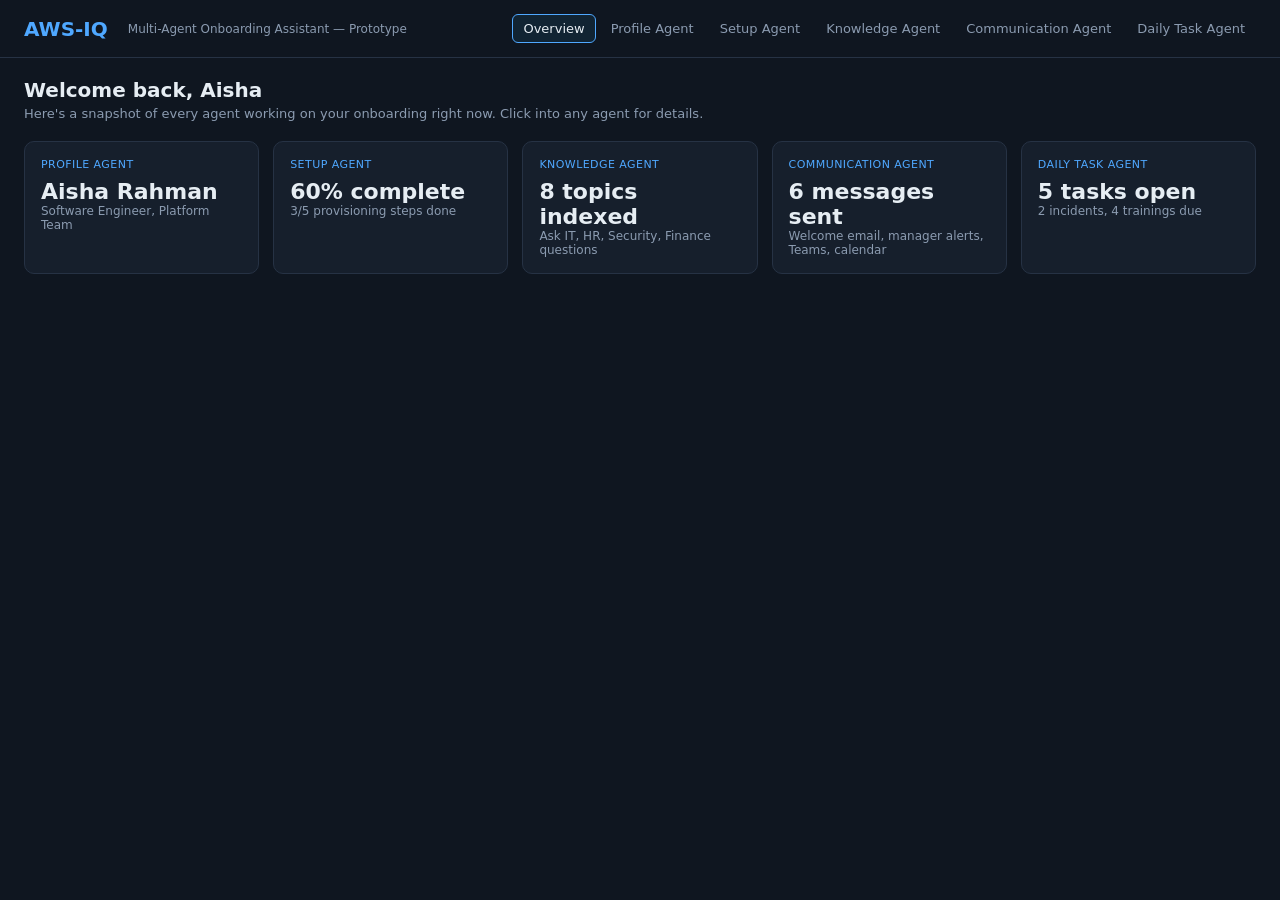
==== dashboard/index.html @ 46fe2e15 "html" ====
<!DOCTYPE html>
<html lang="en">
<head>
<meta charset="UTF-8" />
<title>AWS-IQ — Overview</title>
<meta name="viewport" content="width=device-width, initial-scale=1.0" />
<link rel="stylesheet" href="styles.css" />
</head>
<body data-page="overview">
<header class="topbar">
  <h1>AWS-IQ</h1>
  <span class="tagline">Multi-Agent Onboarding Assistant — Prototype</span>
</header>

<section class="page-header">
  <h2>Welcome back, Aisha</h2>
  <p>Here's a snapshot of every agent working on your onboarding right now. Click into any agent for details.</p>
</section>

<main class="summary-grid" id="overview-grid"></main>

<script src="data.js"></script>
<script src="nav.js"></script>
<script src="app.js"></script>
</body>
</html>
---- dashboard/styles.css ----
:root {
  --bg: #0f1620;
  --panel: #161f2c;
  --border: #263244;
  --text: #e6edf3;
  --muted: #8b9bb0;
  --accent: #4fa8ff;
  --good: #3ec98a;
  --warn: #f0a93e;
}

* { box-sizing: border-box; }

body {
  margin: 0;
  background: var(--bg);
  color: var(--text);
  font-family: "Segoe UI", system-ui, sans-serif;
}

.topbar {
  display: flex;
  align-items: center;
  gap: 20px;
  padding: 14px 24px;
  border-bottom: 1px solid var(--border);
  flex-wrap: wrap;
}
.topbar h1 { margin: 0; font-size: 20px; color: var(--accent); }
.tagline { color: var(--muted); font-size: 12px; margin-right: auto; }

.nav { display: flex; gap: 4px; flex-wrap: wrap; }
.nav a {
  color: var(--muted);
  text-decoration: none;
  font-size: 13px;
  padding: 6px 10px;
  border-radius: 6px;
  border: 1px solid transparent;
}
.nav a:hover { color: var(--text); border-color: var(--border); }
.nav a.active { color: var(--text); border-color: var(--accent); background: #112433; }

.page-header { padding: 20px 24px 0; }
.page-header h2 { margin: 0 0 4px; font-size: 20px; }
.page-header p { margin: 0; color: var(--muted); font-size: 13px; }

.summary-grid {
  display: grid;
  grid-template-columns: repeat(5, 1fr);
  gap: 14px;
  padding: 20px 24px;
}
@media (max-width: 1100px) { .summary-grid { grid-template-columns: repeat(2, 1fr); } }

.agent-card {
  background: var(--panel);
  border: 1px solid var(--border);
  border-radius: 10px;
  padding: 16px;
  text-decoration: none;
  color: var(--text);
  display: block;
  transition: border-color .15s;
}
.agent-card:hover { border-color: var(--accent); }
.agent-card .agent-label { color: var(--accent); font-size: 11px; text-transform: uppercase; letter-spacing: .04em; }
.agent-card h3 { margin: 6px 0 4px; font-size: 16px; }
.agent-card p { margin: 0; color: var(--muted); font-size: 12px; }
.agent-card .stat { font-size: 22px; font-weight: 700; margin-top: 8px; }

.grid {
  display: grid;
  grid-template-columns: repeat(3, 1fr);
  gap: 16px;
  padding: 24px;
}

@media (max-width: 1000px) {
  .grid { grid-template-columns: 1fr; }
}

.card {
  background: var(--panel);
  border: 1px solid var(--border);
  border-radius: 10px;
  padding: 16px;
}

.profile-card {
  grid-column: span 3;
  display: flex;
  gap: 16px;
  align-items: center;
}
.avatar { width: 64px; height: 64px; border-radius: 50%; }
.profile-card h2 { margin: 0 0 4px; }
.profile-card p { margin: 2px 0; color: var(--muted); font-size: 13px; }

h3 { margin-top: 0; font-size: 15px; color: var(--accent); }

.progress-track {
  background: #0c1219;
  border-radius: 6px;
  height: 22px;
  overflow: hidden;
  margin-bottom: 10px;
}
.progress-fill {
  background: linear-gradient(90deg, var(--accent), var(--good));
  height: 100%;
  color: #06121f;
  font-size: 12px;
  font-weight: 600;
  display: flex;
  align-items: center;
  justify-content: flex-end;
  padding-right: 6px;
  transition: width .4s ease;
}

.steps { list-style: none; margin: 0; padding: 0; font-size: 13px; }
.steps li { padding: 4px 0; color: var(--muted); }
.steps li::before { content: "○ "; }
.steps li.done { color: var(--good); }
.steps li.done::before { content: "✓ "; }
.steps li.active { color: var(--accent); font-weight: 600; }
.steps li.active::before { content: "● "; }

.orgchart { display: flex; flex-direction: column; gap: 8px; font-size: 13px; }
.org-node {
  background: #0c1219;
  border: 1px solid var(--border);
  border-radius: 6px;
  padding: 8px 10px;
  cursor: pointer;
  transition: border-color .15s;
}
.org-node:hover { border-color: var(--accent); }
.org-node .role { color: var(--muted); font-size: 11px; }
.org-node.me { border-color: var(--accent); background: #112433; }

.contact-popup {
  position: absolute;
  background: var(--panel);
  border: 1px solid var(--accent);
  border-radius: 8px;
  padding: 12px;
  font-size: 13px;
  box-shadow: 0 8px 24px rgba(0,0,0,.4);
  z-index: 10;
}
.contact-popup a { color: var(--accent); display: block; margin-top: 6px; text-decoration: none; }
.contact-popup a:hover { text-decoration: underline; }
.contact-popup button { margin-top: 10px; font-size: 11px; }

.tabs { display: flex; gap: 4px; margin-bottom: 8px; }
.tab {
  background: none;
  border: 1px solid var(--border);
  color: var(--muted);
  border-radius: 6px;
  padding: 4px 10px;
  font-size: 12px;
  cursor: pointer;
}
.tab.active { color: var(--text); border-color: var(--accent); background: #112433; }

.task-list { list-style: none; margin: 0; padding: 0; font-size: 13px; max-height: 200px; overflow-y: auto; }
.task-list li {
  display: flex;
  align-items: center;
  gap: 8px;
  padding: 6px 0;
  border-bottom: 1px solid var(--border);
}
.task-list li:last-child { border-bottom: none; }
.task-list .badge {
  font-size: 10px;
  padding: 2px 6px;
  border-radius: 4px;
  margin-left: auto;
}
.badge.High, .badge.Critical { background: #4a1a1a; color: #ff8a8a; }
.badge.Medium { background: #463612; color: var(--warn); }
.badge.Low { background: #123420; color: var(--good); }
.task-list input[type="checkbox"] { accent-color: var(--accent); }
.task-list li.completed span.label { text-decoration: line-through; color: var(--muted); }

.chat-card { display: flex; flex-direction: column; }
.chat-window {
  background: #0c1219;
  border-radius: 8px;
  height: 220px;
  overflow-y: auto;
  padding: 10px;
  margin-bottom: 8px;
  font-size: 13px;
}
.msg { margin-bottom: 10px; padding: 8px 10px; border-radius: 8px; max-width: 90%; }
.msg.bot { background: #112433; }
.msg.user { background: #1d2a1f; margin-left: auto; }
.msg .citation { display: block; margin-top: 6px; font-size: 11px; color: var(--muted); }
.msg .citation a { color: var(--accent); }

#chat-form { display: flex; gap: 6px; }
#chat-input {
  flex: 1;
  background: #0c1219;
  border: 1px solid var(--border);
  border-radius: 6px;
  color: var(--text);
  padding: 8px;
}
button {
  background: var(--accent);
  color: #06121f;
  border: none;
  border-radius: 6px;
  padding: 8px 14px;
  font-weight: 600;
  cursor: pointer;
}
button:hover { opacity: .9; }

#faq-search {
  width: 100%;
  background: #0c1219;
  border: 1px solid var(--border);
  border-radius: 6px;
  color: var(--text);
  padding: 8px;
  margin-bottom: 10px;
}
.faq-item {
  border-bottom: 1px solid var(--border);
  padding: 8px 0;
  font-size: 13px;
}
.faq-q { cursor: pointer; font-weight: 600; display: flex; justify-content: space-between; }
.faq-a { color: var(--muted); margin-top: 6px; display: none; }
.faq-item.open .faq-a { display: block; }
.faq-cat { color: var(--accent); font-size: 11px; margin-right: 6px; }

.comm-list { list-style: none; margin: 0; padding: 0; font-size: 13px; }
.comm-list li {
  display: flex;
  align-items: center;
  gap: 10px;
  padding: 10px 0;
  border-bottom: 1px solid var(--border);
}
.comm-list li:last-child { border-bottom: none; }
.comm-list .channel {
  font-size: 11px;
  color: var(--muted);
  width: 90px;
  flex-shrink: 0;
}
.comm-list .subject { flex: 1; }
.comm-list .recipient { color: var(--muted); font-size: 12px; }
.comm-status { font-size: 11px; padding: 2px 8px; border-radius: 10px; margin-left: auto; }
.comm-status.Sent { background: #123420; color: var(--good); }
.comm-status.Failed { background: #4a1a1a; color: #ff8a8a; }
.comm-status.Retrying { background: #463612; color: var(--warn); }

.wide-card { grid-column: span 3; }
@media (max-width: 1000px) { .wide-card { grid-column: span 1; } }

.chip-row { display: flex; gap: 6px; flex-wrap: wrap; margin-bottom: 12px; }
.chip {
  background: #0c1219;
  border: 1px solid var(--border);
  color: var(--muted);
  border-radius: 14px;
  padding: 4px 12px;
  font-size: 12px;
  cursor: pointer;
}
.chip.active { color: var(--text); border-color: var(--accent); background: #112433; }

.step-detail {
  background: #0c1219;
  border: 1px solid var(--border);
  border-radius: 8px;
  padding: 12px;
  margin-bottom: 8px;
  font-size: 13px;
}
.step-detail .step-name { font-weight: 600; }
.step-detail .step-meta { color: var(--muted); font-size: 11px; margin-top: 4px; }
.step-detail.done { border-color: var(--good); }
.step-detail.active { border-color: var(--accent); }
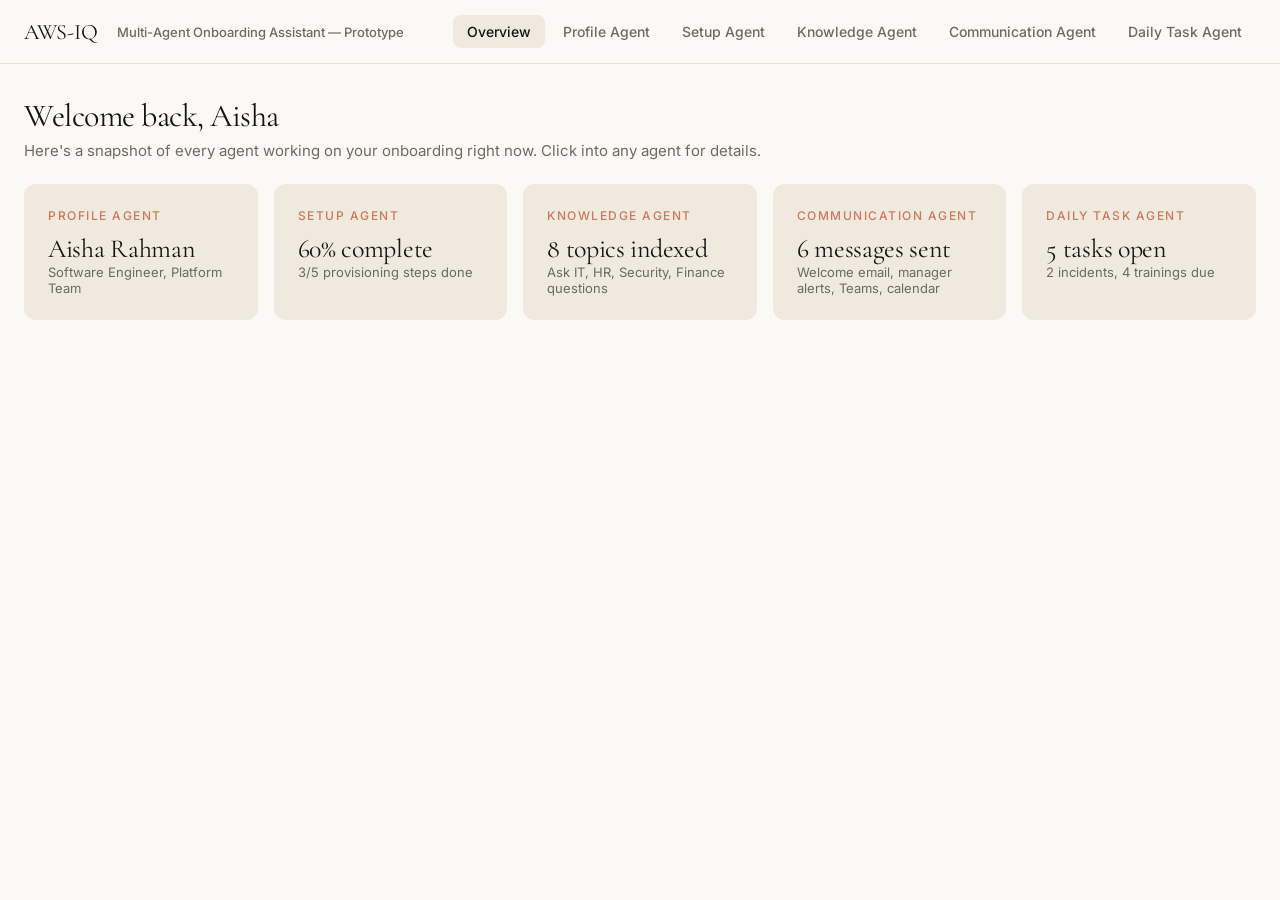
==== commit 18f51590: "restyle" ====
--- a/dashboard/index.html
+++ b/dashboard/index.html
@@ -4,6 +4,8 @@
 <meta charset="UTF-8" />
 <title>AWS-IQ — Overview</title>
 <meta name="viewport" content="width=device-width, initial-scale=1.0" />
+<link rel="preconnect" href="https://fonts.googleapis.com" />
+<link href="https://fonts.googleapis.com/css2?family=Cormorant+Garamond:wght@400;500&family=Inter:wght@400;500&family=JetBrains+Mono&display=swap" rel="stylesheet" />
 <link rel="stylesheet" href="styles.css" />
 </head>
 <body data-page="overview">
--- a/dashboard/styles.css
+++ b/dashboard/styles.css
@@ -1,73 +1,122 @@
 :root {
-  --bg: #0f1620;
-  --panel: #161f2c;
-  --border: #263244;
-  --text: #e6edf3;
-  --muted: #8b9bb0;
-  --accent: #4fa8ff;
-  --good: #3ec98a;
-  --warn: #f0a93e;
+  --primary: #cc785c;
+  --primary-active: #a9583e;
+  --primary-disabled: #e6dfd8;
+  --ink: #141413;
+  --body: #3d3d3a;
+  --body-strong: #252523;
+  --muted: #6c6a64;
+  --muted-soft: #8e8b82;
+  --hairline: #e6dfd8;
+  --hairline-soft: #ebe6df;
+  --canvas: #faf9f5;
+  --surface-soft: #f5f0e8;
+  --surface-card: #efe9de;
+  --surface-cream-strong: #e8e0d2;
+  --surface-dark: #181715;
+  --surface-dark-elevated: #252320;
+  --surface-dark-soft: #1f1e1b;
+  --on-primary: #ffffff;
+  --on-dark: #faf9f5;
+  --on-dark-soft: #a09d96;
+  --accent-teal: #5db8a6;
+  --accent-amber: #e8a55a;
+  --success: #5db872;
+  --warning: #d4a017;
+  --error: #c64545;
+
+  --font-display: "Cormorant Garamond", "Tiempos Headline", Georgia, serif;
+  --font-body: "Inter", "StyreneB", -apple-system, "Segoe UI", sans-serif;
+  --font-code: "JetBrains Mono", ui-monospace, monospace;
 }
 
 * { box-sizing: border-box; }
 
 body {
   margin: 0;
-  background: var(--bg);
-  color: var(--text);
-  font-family: "Segoe UI", system-ui, sans-serif;
+  background: var(--canvas);
+  color: var(--ink);
+  font-family: var(--font-body);
 }
 
 .topbar {
   display: flex;
   align-items: center;
   gap: 20px;
-  padding: 14px 24px;
-  border-bottom: 1px solid var(--border);
+  padding: 0 24px;
+  height: 64px;
+  background: var(--canvas);
+  border-bottom: 1px solid var(--hairline);
   flex-wrap: wrap;
 }
-.topbar h1 { margin: 0; font-size: 20px; color: var(--accent); }
-.tagline { color: var(--muted); font-size: 12px; margin-right: auto; }
+.topbar h1 {
+  margin: 0;
+  font-family: var(--font-display);
+  font-weight: 400;
+  font-size: 22px;
+  letter-spacing: -0.3px;
+  color: var(--ink);
+}
+.tagline { color: var(--muted); font-size: 13px; margin-right: auto; font-weight: 500; }
 
 .nav { display: flex; gap: 4px; flex-wrap: wrap; }
 .nav a {
   color: var(--muted);
   text-decoration: none;
-  font-size: 13px;
-  padding: 6px 10px;
-  border-radius: 6px;
-  border: 1px solid transparent;
-}
-.nav a:hover { color: var(--text); border-color: var(--border); }
-.nav a.active { color: var(--text); border-color: var(--accent); background: #112433; }
-
-.page-header { padding: 20px 24px 0; }
-.page-header h2 { margin: 0 0 4px; font-size: 20px; }
-.page-header p { margin: 0; color: var(--muted); font-size: 13px; }
+  font-size: 14px;
+  font-weight: 500;
+  padding: 8px 14px;
+  border-radius: 8px;
+}
+.nav a:hover { color: var(--ink); background: var(--surface-soft); }
+.nav a.active { color: var(--ink); background: var(--surface-card); }
+
+.page-header { padding: 32px 24px 0; }
+.page-header h2 {
+  margin: 0 0 6px;
+  font-family: var(--font-display);
+  font-weight: 400;
+  font-size: 32px;
+  letter-spacing: -0.5px;
+  color: var(--ink);
+}
+.page-header p { margin: 0; color: var(--muted); font-size: 15px; }
 
 .summary-grid {
   display: grid;
   grid-template-columns: repeat(5, 1fr);
-  gap: 14px;
-  padding: 20px 24px;
+  gap: 16px;
+  padding: 24px;
 }
 @media (max-width: 1100px) { .summary-grid { grid-template-columns: repeat(2, 1fr); } }
 
 .agent-card {
-  background: var(--panel);
-  border: 1px solid var(--border);
-  border-radius: 10px;
-  padding: 16px;
+  background: var(--surface-card);
+  border-radius: 12px;
+  padding: 24px;
   text-decoration: none;
-  color: var(--text);
+  color: var(--ink);
   display: block;
-  transition: border-color .15s;
-}
-.agent-card:hover { border-color: var(--accent); }
-.agent-card .agent-label { color: var(--accent); font-size: 11px; text-transform: uppercase; letter-spacing: .04em; }
+  transition: transform .12s ease;
+}
+.agent-card:hover { transform: translateY(-2px); }
+.agent-card .agent-label {
+  color: var(--primary);
+  font-size: 12px;
+  font-weight: 500;
+  text-transform: uppercase;
+  letter-spacing: 1.5px;
+}
 .agent-card h3 { margin: 6px 0 4px; font-size: 16px; }
-.agent-card p { margin: 0; color: var(--muted); font-size: 12px; }
-.agent-card .stat { font-size: 22px; font-weight: 700; margin-top: 8px; }
+.agent-card p { margin: 0; color: var(--muted); font-size: 13px; }
+.agent-card .stat {
+  font-family: var(--font-display);
+  font-size: 26px;
+  font-weight: 400;
+  letter-spacing: -0.3px;
+  margin-top: 10px;
+  color: var(--ink);
+}
 
 .grid {
   display: grid;
@@ -81,10 +130,9 @@
 }
 
 .card {
-  background: var(--panel);
-  border: 1px solid var(--border);
-  border-radius: 10px;
-  padding: 16px;
+  background: var(--surface-card);
+  border-radius: 12px;
+  padding: 24px;
 }
 
 .profile-card {
@@ -94,200 +142,236 @@
   align-items: center;
 }
 .avatar { width: 64px; height: 64px; border-radius: 50%; }
-.profile-card h2 { margin: 0 0 4px; }
-.profile-card p { margin: 2px 0; color: var(--muted); font-size: 13px; }
-
-h3 { margin-top: 0; font-size: 15px; color: var(--accent); }
+.profile-card h2 {
+  margin: 0 0 4px;
+  font-family: var(--font-display);
+  font-weight: 400;
+  font-size: 24px;
+  letter-spacing: -0.3px;
+}
+.profile-card p { margin: 2px 0; color: var(--muted); font-size: 14px; }
+
+h3 {
+  margin-top: 0;
+  font-family: var(--font-display);
+  font-weight: 400;
+  font-size: 20px;
+  letter-spacing: -0.3px;
+  color: var(--ink);
+}
 
 .progress-track {
-  background: #0c1219;
-  border-radius: 6px;
-  height: 22px;
+  background: var(--canvas);
+  border: 1px solid var(--hairline);
+  border-radius: 8px;
+  height: 24px;
   overflow: hidden;
-  margin-bottom: 10px;
+  margin-bottom: 14px;
 }
 .progress-fill {
-  background: linear-gradient(90deg, var(--accent), var(--good));
+  background: var(--primary);
   height: 100%;
-  color: #06121f;
+  color: var(--on-primary);
   font-size: 12px;
-  font-weight: 600;
+  font-weight: 500;
   display: flex;
   align-items: center;
   justify-content: flex-end;
-  padding-right: 6px;
+  padding-right: 8px;
   transition: width .4s ease;
 }
 
-.steps { list-style: none; margin: 0; padding: 0; font-size: 13px; }
-.steps li { padding: 4px 0; color: var(--muted); }
+.steps { list-style: none; margin: 0; padding: 0; font-size: 14px; }
+.steps li { padding: 5px 0; color: var(--muted); }
 .steps li::before { content: "○ "; }
-.steps li.done { color: var(--good); }
+.steps li.done { color: var(--success); }
 .steps li.done::before { content: "✓ "; }
-.steps li.active { color: var(--accent); font-weight: 600; }
+.steps li.active { color: var(--primary); font-weight: 500; }
 .steps li.active::before { content: "● "; }
 
-.orgchart { display: flex; flex-direction: column; gap: 8px; font-size: 13px; }
+.orgchart { display: flex; flex-direction: column; gap: 8px; font-size: 14px; }
 .org-node {
-  background: #0c1219;
-  border: 1px solid var(--border);
-  border-radius: 6px;
-  padding: 8px 10px;
+  background: var(--canvas);
+  border: 1px solid var(--hairline);
+  border-radius: 8px;
+  padding: 10px 12px;
   cursor: pointer;
   transition: border-color .15s;
 }
-.org-node:hover { border-color: var(--accent); }
-.org-node .role { color: var(--muted); font-size: 11px; }
-.org-node.me { border-color: var(--accent); background: #112433; }
+.org-node:hover { border-color: var(--primary); }
+.org-node .role { color: var(--muted); font-size: 12px; }
+.org-node.me { border-color: var(--primary); background: var(--surface-cream-strong); }
 
 .contact-popup {
   position: absolute;
-  background: var(--panel);
-  border: 1px solid var(--accent);
-  border-radius: 8px;
-  padding: 12px;
+  background: var(--canvas);
+  border: 1px solid var(--primary);
+  border-radius: 10px;
+  padding: 14px;
   font-size: 13px;
-  box-shadow: 0 8px 24px rgba(0,0,0,.4);
+  box-shadow: 0 8px 24px rgba(20,20,19,.12);
   z-index: 10;
 }
-.contact-popup a { color: var(--accent); display: block; margin-top: 6px; text-decoration: none; }
+.contact-popup a { color: var(--primary); display: block; margin-top: 6px; text-decoration: none; font-weight: 500; }
 .contact-popup a:hover { text-decoration: underline; }
-.contact-popup button { margin-top: 10px; font-size: 11px; }
-
-.tabs { display: flex; gap: 4px; margin-bottom: 8px; }
+.contact-popup button { margin-top: 10px; font-size: 12px; }
+
+.tabs { display: flex; gap: 4px; margin-bottom: 12px; }
 .tab {
-  background: none;
-  border: 1px solid var(--border);
+  background: transparent;
+  border: none;
   color: var(--muted);
-  border-radius: 6px;
-  padding: 4px 10px;
-  font-size: 12px;
+  border-radius: 8px;
+  padding: 8px 14px;
+  font-size: 14px;
+  font-weight: 500;
   cursor: pointer;
-}
-.tab.active { color: var(--text); border-color: var(--accent); background: #112433; }
-
-.task-list { list-style: none; margin: 0; padding: 0; font-size: 13px; max-height: 200px; overflow-y: auto; }
+  font-family: var(--font-body);
+}
+.tab.active { color: var(--ink); background: var(--surface-cream-strong); }
+
+.task-list { list-style: none; margin: 0; padding: 0; font-size: 14px; max-height: 220px; overflow-y: auto; }
 .task-list li {
   display: flex;
   align-items: center;
-  gap: 8px;
-  padding: 6px 0;
-  border-bottom: 1px solid var(--border);
+  gap: 10px;
+  padding: 8px 0;
+  border-bottom: 1px solid var(--hairline-soft);
 }
 .task-list li:last-child { border-bottom: none; }
 .task-list .badge {
-  font-size: 10px;
-  padding: 2px 6px;
-  border-radius: 4px;
+  font-size: 11px;
+  font-weight: 500;
+  padding: 3px 10px;
+  border-radius: 9999px;
   margin-left: auto;
 }
-.badge.High, .badge.Critical { background: #4a1a1a; color: #ff8a8a; }
-.badge.Medium { background: #463612; color: var(--warn); }
-.badge.Low { background: #123420; color: var(--good); }
-.task-list input[type="checkbox"] { accent-color: var(--accent); }
+.badge.High, .badge.Critical { background: #f4dcd6; color: var(--error); }
+.badge.Medium { background: #f7e8cc; color: var(--warning); }
+.badge.Low { background: #dcf0e0; color: var(--success); }
+.task-list input[type="checkbox"] { accent-color: var(--primary); }
 .task-list li.completed span.label { text-decoration: line-through; color: var(--muted); }
 
-.chat-card { display: flex; flex-direction: column; }
+.chat-card { display: flex; flex-direction: column; background: var(--surface-dark); color: var(--on-dark); }
+.chat-card h3 { color: var(--on-dark); }
 .chat-window {
-  background: #0c1219;
-  border-radius: 8px;
-  height: 220px;
+  background: var(--surface-dark-soft);
+  border-radius: 8px;
+  height: 240px;
   overflow-y: auto;
-  padding: 10px;
-  margin-bottom: 8px;
-  font-size: 13px;
-}
-.msg { margin-bottom: 10px; padding: 8px 10px; border-radius: 8px; max-width: 90%; }
-.msg.bot { background: #112433; }
-.msg.user { background: #1d2a1f; margin-left: auto; }
-.msg .citation { display: block; margin-top: 6px; font-size: 11px; color: var(--muted); }
-.msg .citation a { color: var(--accent); }
-
-#chat-form { display: flex; gap: 6px; }
+  padding: 12px;
+  margin-bottom: 10px;
+  font-size: 14px;
+}
+.msg { margin-bottom: 10px; padding: 10px 12px; border-radius: 8px; max-width: 90%; }
+.msg.bot { background: var(--surface-dark-elevated); color: var(--on-dark); }
+.msg.user { background: var(--primary); color: var(--on-primary); margin-left: auto; }
+.msg .citation { display: block; margin-top: 6px; font-size: 12px; color: var(--on-dark-soft); font-family: var(--font-code); }
+
+#chat-form { display: flex; gap: 8px; }
 #chat-input {
   flex: 1;
-  background: #0c1219;
-  border: 1px solid var(--border);
-  border-radius: 6px;
-  color: var(--text);
-  padding: 8px;
+  background: var(--surface-dark-soft);
+  border: 1px solid var(--surface-dark-elevated);
+  border-radius: 8px;
+  color: var(--on-dark);
+  padding: 10px 14px;
+  font-family: var(--font-body);
+  height: 40px;
 }
 button {
-  background: var(--accent);
-  color: #06121f;
+  background: var(--primary);
+  color: var(--on-primary);
   border: none;
-  border-radius: 6px;
-  padding: 8px 14px;
-  font-weight: 600;
+  border-radius: 8px;
+  padding: 12px 20px;
+  height: 40px;
+  font-weight: 500;
+  font-size: 14px;
+  font-family: var(--font-body);
   cursor: pointer;
 }
-button:hover { opacity: .9; }
+button:hover { background: var(--primary-active); }
 
 #faq-search {
   width: 100%;
-  background: #0c1219;
-  border: 1px solid var(--border);
-  border-radius: 6px;
-  color: var(--text);
-  padding: 8px;
-  margin-bottom: 10px;
+  background: var(--canvas);
+  border: 1px solid var(--hairline);
+  border-radius: 8px;
+  color: var(--ink);
+  padding: 10px 14px;
+  height: 40px;
+  font-family: var(--font-body);
+  margin-bottom: 12px;
 }
 .faq-item {
-  border-bottom: 1px solid var(--border);
-  padding: 8px 0;
-  font-size: 13px;
-}
-.faq-q { cursor: pointer; font-weight: 600; display: flex; justify-content: space-between; }
+  border-bottom: 1px solid var(--hairline-soft);
+  padding: 10px 0;
+  font-size: 14px;
+}
+.faq-q { cursor: pointer; font-weight: 500; display: flex; justify-content: space-between; }
 .faq-a { color: var(--muted); margin-top: 6px; display: none; }
 .faq-item.open .faq-a { display: block; }
-.faq-cat { color: var(--accent); font-size: 11px; margin-right: 6px; }
-
-.comm-list { list-style: none; margin: 0; padding: 0; font-size: 13px; }
+.faq-cat {
+  color: var(--primary);
+  font-size: 11px;
+  font-weight: 500;
+  text-transform: uppercase;
+  letter-spacing: 1px;
+  margin-right: 8px;
+}
+
+.comm-list { list-style: none; margin: 0; padding: 0; font-size: 14px; }
 .comm-list li {
   display: flex;
   align-items: center;
-  gap: 10px;
-  padding: 10px 0;
-  border-bottom: 1px solid var(--border);
+  gap: 12px;
+  padding: 12px 0;
+  border-bottom: 1px solid var(--hairline-soft);
 }
 .comm-list li:last-child { border-bottom: none; }
 .comm-list .channel {
   font-size: 11px;
+  font-weight: 500;
+  text-transform: uppercase;
+  letter-spacing: 1px;
   color: var(--muted);
   width: 90px;
   flex-shrink: 0;
 }
 .comm-list .subject { flex: 1; }
 .comm-list .recipient { color: var(--muted); font-size: 12px; }
-.comm-status { font-size: 11px; padding: 2px 8px; border-radius: 10px; margin-left: auto; }
-.comm-status.Sent { background: #123420; color: var(--good); }
-.comm-status.Failed { background: #4a1a1a; color: #ff8a8a; }
-.comm-status.Retrying { background: #463612; color: var(--warn); }
+.comm-status { font-size: 11px; font-weight: 500; padding: 3px 10px; border-radius: 9999px; margin-left: auto; }
+.comm-status.Sent { background: #dcf0e0; color: var(--success); }
+.comm-status.Failed { background: #f4dcd6; color: var(--error); }
+.comm-status.Retrying { background: #f7e8cc; color: var(--warning); }
 
 .wide-card { grid-column: span 3; }
 @media (max-width: 1000px) { .wide-card { grid-column: span 1; } }
 
-.chip-row { display: flex; gap: 6px; flex-wrap: wrap; margin-bottom: 12px; }
+.chip-row { display: flex; gap: 8px; flex-wrap: wrap; margin-bottom: 14px; }
 .chip {
-  background: #0c1219;
-  border: 1px solid var(--border);
+  background: transparent;
+  border: 1px solid var(--hairline);
   color: var(--muted);
-  border-radius: 14px;
-  padding: 4px 12px;
-  font-size: 12px;
+  border-radius: 9999px;
+  padding: 6px 14px;
+  font-size: 13px;
+  font-weight: 500;
+  font-family: var(--font-body);
   cursor: pointer;
 }
-.chip.active { color: var(--text); border-color: var(--accent); background: #112433; }
+.chip.active { color: var(--on-primary); border-color: var(--primary); background: var(--primary); }
 
 .step-detail {
-  background: #0c1219;
-  border: 1px solid var(--border);
-  border-radius: 8px;
-  padding: 12px;
-  margin-bottom: 8px;
-  font-size: 13px;
-}
-.step-detail .step-name { font-weight: 600; }
-.step-detail .step-meta { color: var(--muted); font-size: 11px; margin-top: 4px; }
-.step-detail.done { border-color: var(--good); }
-.step-detail.active { border-color: var(--accent); }
+  background: var(--canvas);
+  border: 1px solid var(--hairline);
+  border-radius: 10px;
+  padding: 14px;
+  margin-bottom: 10px;
+  font-size: 14px;
+}
+.step-detail .step-name { font-weight: 500; }
+.step-detail .step-meta { color: var(--muted); font-size: 12px; margin-top: 4px; }
+.step-detail.done { border-color: var(--success); }
+.step-detail.active { border-color: var(--primary); }
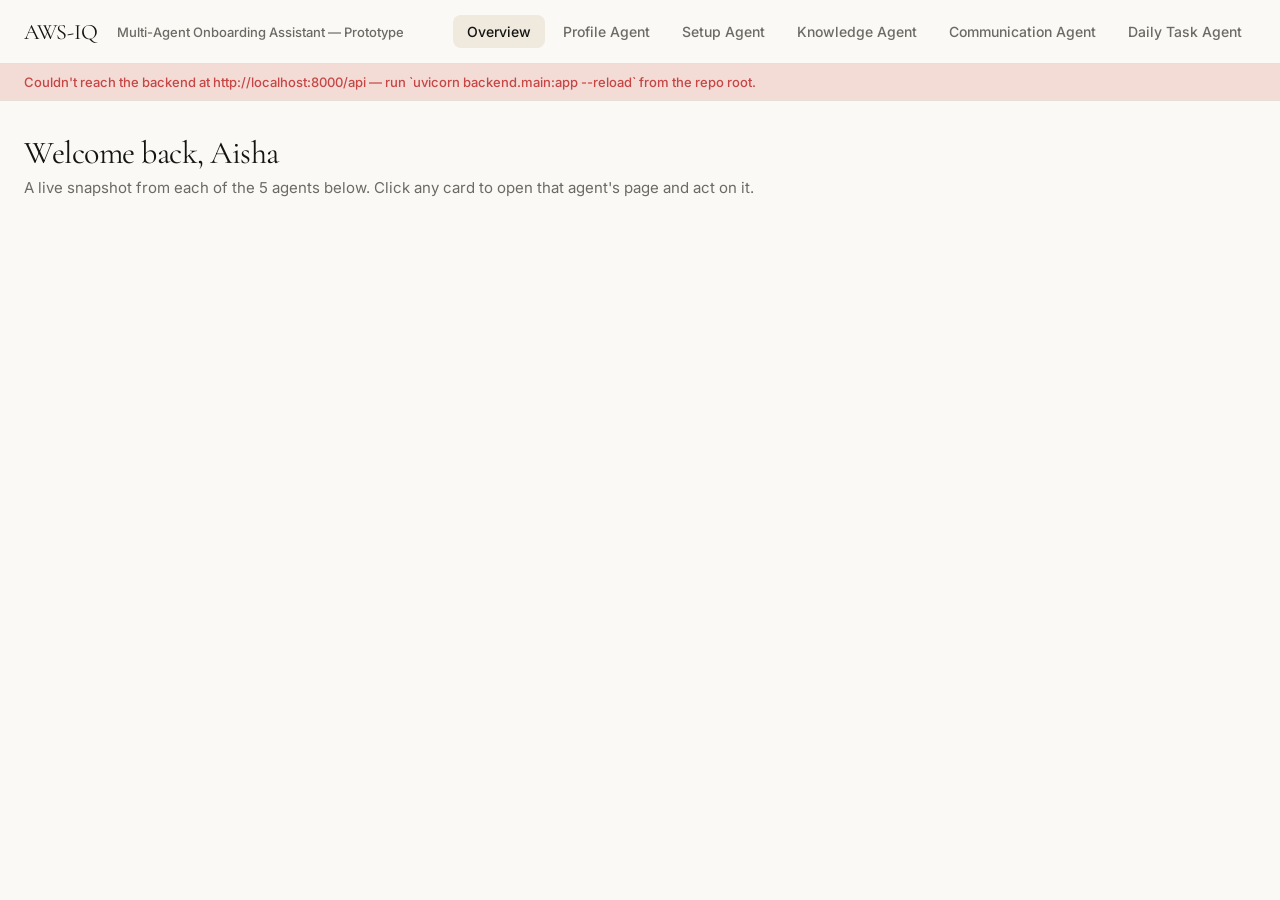
==== commit 3bdc6587: "refine" ====
--- a/dashboard/index.html
+++ b/dashboard/index.html
@@ -13,15 +13,15 @@
   <h1>AWS-IQ</h1>
   <span class="tagline">Multi-Agent Onboarding Assistant — Prototype</span>
 </header>
+<div class="error-banner" id="backend-error" hidden></div>
 
 <section class="page-header">
   <h2>Welcome back, Aisha</h2>
-  <p>Here's a snapshot of every agent working on your onboarding right now. Click into any agent for details.</p>
+  <p>A live snapshot from each of the 5 agents below. Click any card to open that agent's page and act on it.</p>
 </section>
 
 <main class="summary-grid" id="overview-grid"></main>
 
-<script src="data.js"></script>
 <script src="nav.js"></script>
 <script src="app.js"></script>
 </body>
--- a/dashboard/styles.css
+++ b/dashboard/styles.css
@@ -375,3 +375,34 @@
 .step-detail .step-meta { color: var(--muted); font-size: 12px; margin-top: 4px; }
 .step-detail.done { border-color: var(--success); }
 .step-detail.active { border-color: var(--primary); }
+
+.agent-badge {
+  display: inline-block;
+  margin-top: 8px;
+  font-size: 11px;
+  font-weight: 500;
+  text-transform: uppercase;
+  letter-spacing: 1px;
+  color: var(--primary);
+  background: var(--surface-card);
+  padding: 4px 12px;
+  border-radius: 9999px;
+}
+
+.error-banner {
+  background: #f4dcd6;
+  color: var(--error);
+  font-size: 13px;
+  font-weight: 500;
+  padding: 10px 24px;
+  border-bottom: 1px solid var(--hairline);
+}
+
+.retry-btn {
+  height: auto;
+  padding: 6px 12px;
+  font-size: 12px;
+}
+
+.advance-btn-row { margin-bottom: 16px; }
+.advance-btn-row p { margin: 8px 0 0; color: var(--muted); font-size: 12px; }
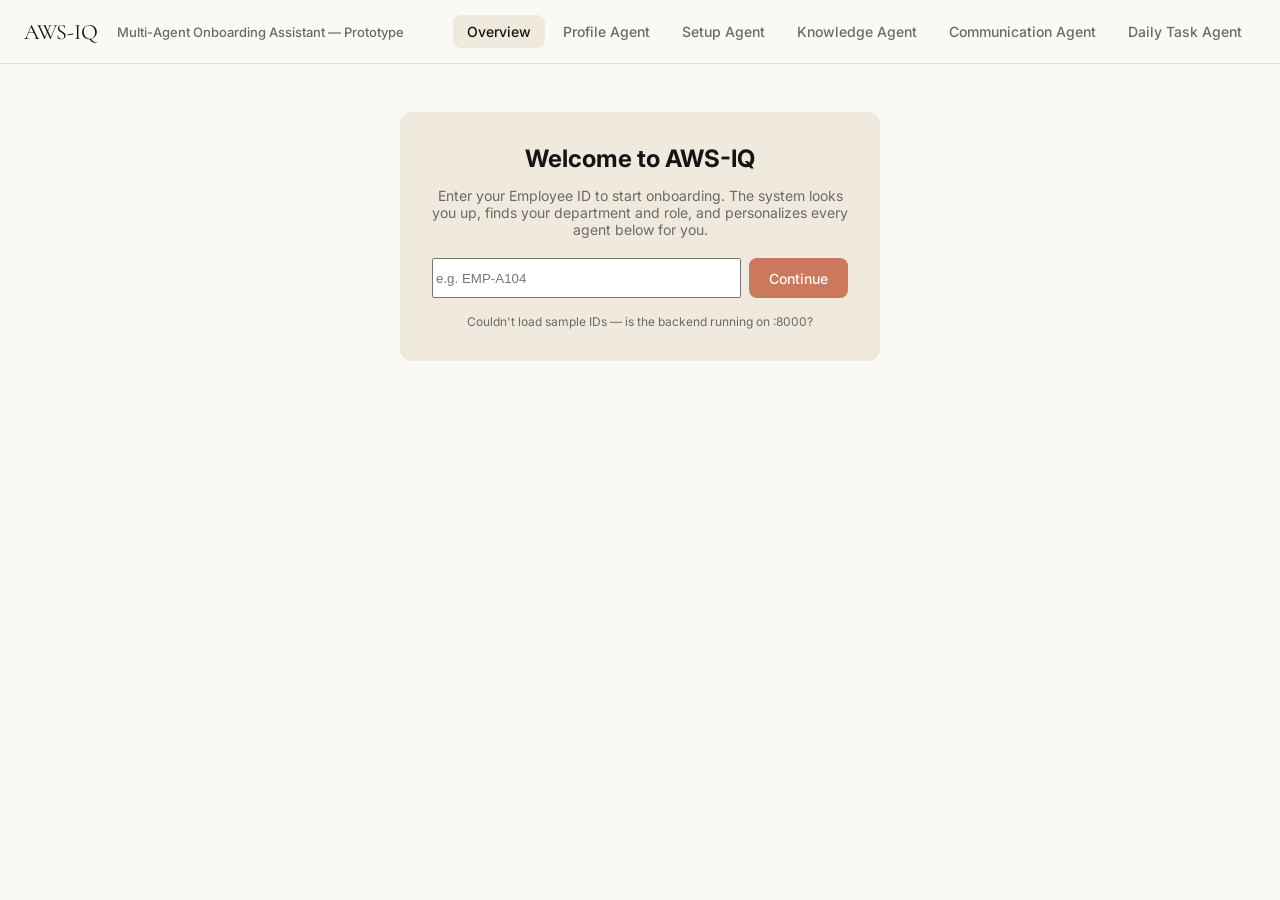
==== commit ff59c52c: "ochestor" ====
--- a/dashboard/index.html
+++ b/dashboard/index.html
@@ -15,13 +15,43 @@
 </header>
 <div class="error-banner" id="backend-error" hidden></div>
 
-<section class="page-header">
-  <h2>Welcome back, Aisha</h2>
-  <p>A live snapshot from each of the 5 agents below. Click any card to open that agent's page and act on it.</p>
+<!-- Shown until an Employee ID is confirmed against the backend -->
+<section class="id-gate" id="id-gate">
+  <h2>Welcome to AWS-IQ</h2>
+  <p>Enter your Employee ID to start onboarding. The system looks you up, finds your department and role, and personalizes every agent below for you.</p>
+  <form id="id-gate-form">
+    <input id="id-gate-input" type="text" placeholder="e.g. EMP-A104" autocomplete="off" />
+    <button type="submit">Continue</button>
+  </form>
+  <div class="gate-error" id="id-gate-error" hidden></div>
+  <div class="hint" id="id-gate-hint">Loading sample IDs…</div>
 </section>
 
-<main class="summary-grid" id="overview-grid"></main>
+<!-- Shown once an Employee ID is confirmed -->
+<div id="app-content" hidden>
+  <section class="page-header">
+    <h2 id="welcome-heading">Welcome back</h2>
+    <p>Ask the Orchestrator Agent anything below, or open a specific agent page from the nav for full detail and controls.</p>
+  </section>
 
+  <main class="grid">
+    <section class="card chat-card orchestrator-card" aria-label="Orchestrator agent chat">
+      <h3>Orchestrator Agent</h3>
+      <p style="color:var(--on-dark-soft); font-size:13px; margin-top:-8px;">
+        Combines all 5 agents. Ask questions ("who is my manager", "what's the meal allowance in Singapore") or give instructions ("advance my setup", "mark the MFA task as done", "resend that failed email").
+      </p>
+      <div class="chat-window" id="orchestrator-window"></div>
+      <form id="orchestrator-form">
+        <input id="orchestrator-input" type="text" placeholder="Ask or instruct the Orchestrator Agent..." autocomplete="off" />
+        <button type="submit">Send</button>
+      </form>
+    </section>
+  </main>
+
+  <main class="summary-grid" id="overview-grid"></main>
+</div>
+
+<script src="session.js"></script>
 <script src="nav.js"></script>
 <script src="app.js"></script>
 </body>
--- a/dashboard/styles.css
+++ b/dashboard/styles.css
@@ -406,3 +406,67 @@
 
 .advance-btn-row { margin-bottom: 16px; }
 .advance-btn-row p { margin: 8px 0 0; color: var(--muted); font-size: 12px; }
+
+.session-chip {
+  font-size: 13px;
+  color: var(--muted);
+  display: flex;
+  align-items: center;
+  gap: 8px;
+}
+.session-dept {
+  background: var(--surface-card);
+  color: var(--ink);
+  font-size: 11px;
+  font-weight: 500;
+  padding: 2px 8px;
+  border-radius: 9999px;
+}
+.session-chip a { color: var(--primary); text-decoration: none; font-weight: 500; }
+.session-chip a:hover { text-decoration: underline; }
+
+.id-gate {
+  max-width: 480px;
+  margin: 48px auto;
+  padding: 32px;
+  background: var(--surface-card);
+  border-radius: 12px;
+  text-align: center;
+}
+.id-gate h2 { margin: 0 0 8px; }
+.id-gate p { color: var(--muted); font-size: 14px; margin-bottom: 20px; }
+.id-gate form { display: flex; gap: 8px; }
+.id-gate input { flex: 1; }
+.id-gate .hint {
+  margin-top: 16px;
+  font-size: 12px;
+  color: var(--muted);
+}
+.id-gate .hint button {
+  background: transparent;
+  color: var(--primary);
+  padding: 0;
+  height: auto;
+  font-size: 12px;
+  text-decoration: underline;
+}
+.id-gate .gate-error { color: var(--error); font-size: 13px; margin-top: 10px; }
+
+.orchestrator-card {
+  grid-column: span 3;
+  background: var(--surface-dark);
+  color: var(--on-dark);
+}
+.orchestrator-card h3 { color: var(--on-dark); }
+.orchestrator-card .agent-tag {
+  display: inline-block;
+  font-size: 11px;
+  font-weight: 500;
+  color: var(--surface-dark);
+  background: var(--accent-teal);
+  padding: 2px 8px;
+  border-radius: 9999px;
+  margin-bottom: 4px;
+}
+.orchestrator-card .action-tag { background: var(--primary); color: var(--on-primary); }
+@media (max-width: 1000px) { .orchestrator-card { grid-column: span 1; } }
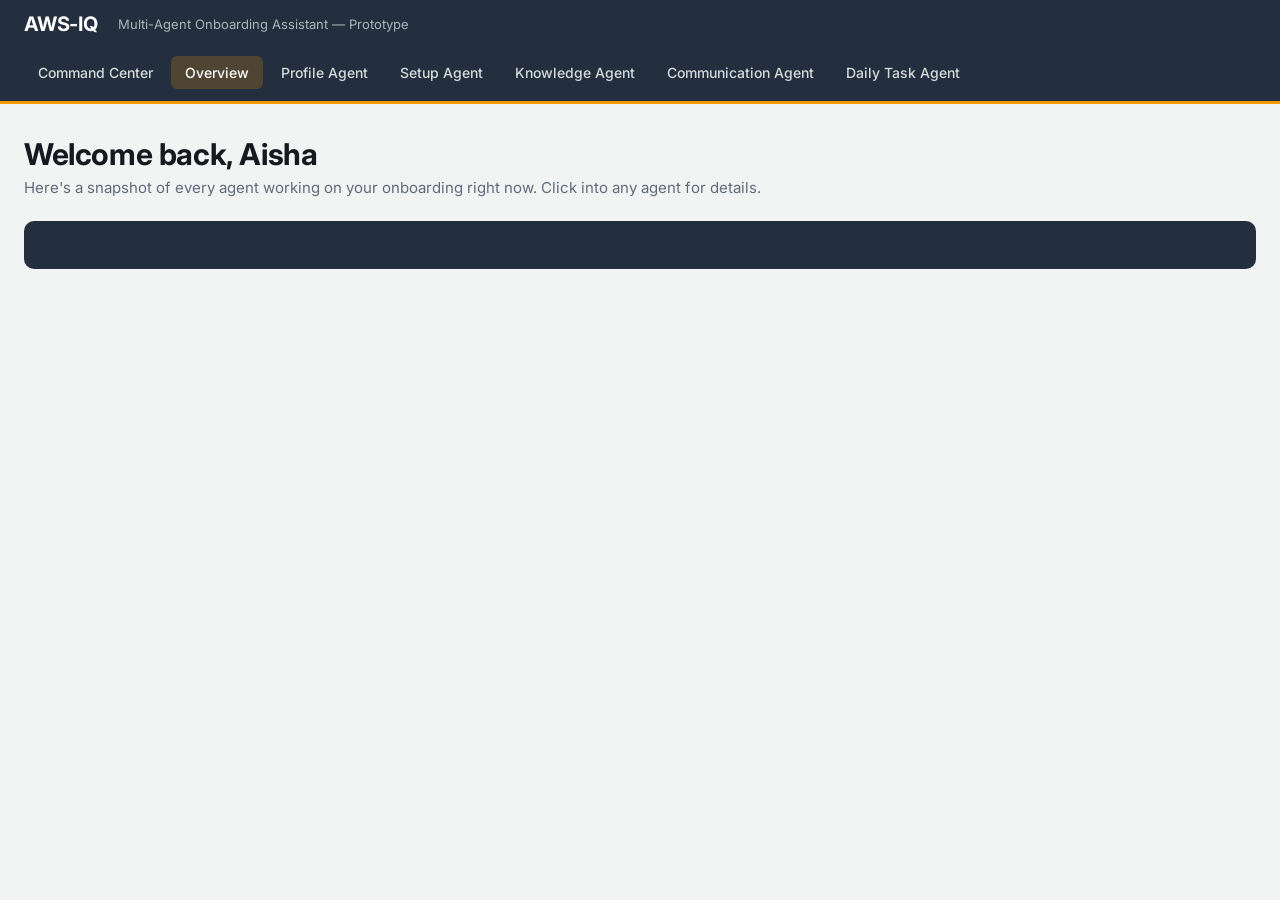
==== commit 38c2e530: "ammend the communication th read ammend the communication th read" ====
--- a/dashboard/index.html
+++ b/dashboard/index.html
@@ -7,51 +7,49 @@
 <link rel="preconnect" href="https://fonts.googleapis.com" />
 <link href="https://fonts.googleapis.com/css2?family=Cormorant+Garamond:wght@400;500&family=Inter:wght@400;500&family=JetBrains+Mono&display=swap" rel="stylesheet" />
 <link rel="stylesheet" href="styles.css" />
+<style>
+  .ov-hero {
+    margin: 24px 24px 0; background: var(--surface-dark); color: var(--on-dark);
+    border-radius: 10px; padding: 24px 28px; display: flex; align-items: center;
+    gap: 28px; flex-wrap: wrap;
+  }
+  .ov-pct { font-size: 46px; font-weight: 700; line-height: 1; }
+  .ov-pct-label { color: var(--on-dark-soft); font-size: 11px; text-transform: uppercase; letter-spacing: 1px; margin-top: 6px; }
+  .ov-hero-mid { flex: 1; min-width: 240px; }
+  .ov-sub { color: var(--on-dark-soft); font-size: 13px; }
+  .ov-bar { background: rgba(255,255,255,.15); border-radius: 9999px; height: 10px; overflow: hidden; margin-top: 10px; }
+  .ov-bar > div { background: var(--primary); height: 100%; border-radius: 9999px; transition: width .4s ease; }
+  .ov-stats { display: flex; gap: 24px; margin-top: 14px; }
+  .ov-stats .n { font-size: 22px; font-weight: 700; }
+  .ov-stats .l { color: var(--on-dark-soft); font-size: 11px; text-transform: uppercase; letter-spacing: .5px; margin-top: 2px; }
+  .ov-cta {
+    background: var(--primary); color: #fff; text-decoration: none; font-weight: 600;
+    padding: 12px 20px; border-radius: 8px; font-size: 14px; white-space: nowrap;
+  }
+  .ov-cta:hover { background: var(--primary-active); }
+  .agent-card .ov-ico {
+    width: 40px; height: 40px; border-radius: 10px; background: var(--surface-cream-strong);
+    display: flex; align-items: center; justify-content: center; font-size: 19px; margin-bottom: 12px;
+  }
+  .agent-card .ov-view { color: var(--primary); font-size: 13px; font-weight: 600; margin-top: 12px; display: inline-block; }
+</style>
 </head>
 <body data-page="overview">
 <header class="topbar">
   <h1>AWS-IQ</h1>
   <span class="tagline">Multi-Agent Onboarding Assistant — Prototype</span>
 </header>
-<div class="error-banner" id="backend-error" hidden></div>
 
-<!-- Shown until an Employee ID is confirmed against the backend -->
-<section class="id-gate" id="id-gate">
-  <h2>Welcome to AWS-IQ</h2>
-  <p>Enter your Employee ID to start onboarding. The system looks you up, finds your department and role, and personalizes every agent below for you.</p>
-  <form id="id-gate-form">
-    <input id="id-gate-input" type="text" placeholder="e.g. EMP-A104" autocomplete="off" />
-    <button type="submit">Continue</button>
-  </form>
-  <div class="gate-error" id="id-gate-error" hidden></div>
-  <div class="hint" id="id-gate-hint">Loading sample IDs…</div>
+<section class="page-header">
+  <h2>Welcome back, Aisha</h2>
+  <p>Here's a snapshot of every agent working on your onboarding right now. Click into any agent for details.</p>
 </section>
 
-<!-- Shown once an Employee ID is confirmed -->
-<div id="app-content" hidden>
-  <section class="page-header">
-    <h2 id="welcome-heading">Welcome back</h2>
-    <p>Ask the Orchestrator Agent anything below, or open a specific agent page from the nav for full detail and controls.</p>
-  </section>
+<section class="ov-hero" id="ov-hero"></section>
 
-  <main class="grid">
-    <section class="card chat-card orchestrator-card" aria-label="Orchestrator agent chat">
-      <h3>Orchestrator Agent</h3>
-      <p style="color:var(--on-dark-soft); font-size:13px; margin-top:-8px;">
-        Combines all 5 agents. Ask questions ("who is my manager", "what's the meal allowance in Singapore") or give instructions ("advance my setup", "mark the MFA task as done", "resend that failed email").
-      </p>
-      <div class="chat-window" id="orchestrator-window"></div>
-      <form id="orchestrator-form">
-        <input id="orchestrator-input" type="text" placeholder="Ask or instruct the Orchestrator Agent..." autocomplete="off" />
-        <button type="submit">Send</button>
-      </form>
-    </section>
-  </main>
+<main class="summary-grid" id="overview-grid"></main>
 
-  <main class="summary-grid" id="overview-grid"></main>
-</div>
-
-<script src="session.js"></script>
+<script src="data.js"></script>
 <script src="nav.js"></script>
 <script src="app.js"></script>
 </body>
--- a/dashboard/styles.css
+++ b/dashboard/styles.css
@@ -1,32 +1,33 @@
 :root {
-  --primary: #cc785c;
-  --primary-active: #a9583e;
-  --primary-disabled: #e6dfd8;
-  --ink: #141413;
-  --body: #3d3d3a;
-  --body-strong: #252523;
-  --muted: #6c6a64;
-  --muted-soft: #8e8b82;
-  --hairline: #e6dfd8;
-  --hairline-soft: #ebe6df;
-  --canvas: #faf9f5;
-  --surface-soft: #f5f0e8;
-  --surface-card: #efe9de;
-  --surface-cream-strong: #e8e0d2;
-  --surface-dark: #181715;
-  --surface-dark-elevated: #252320;
-  --surface-dark-soft: #1f1e1b;
+  /* AWS console palette — squid-ink navy + AWS orange */
+  --primary: #ec7211;          /* AWS primary action orange */
+  --primary-active: #eb5f07;   /* button hover */
+  --primary-disabled: #fce3cf;
+  --ink: #16191f;              /* darkest text */
+  --body: #414750;
+  --body-strong: #232f3e;      /* squid ink */
+  --muted: #5f6b7a;
+  --muted-soft: #879196;
+  --hairline: #d5dbdb;
+  --hairline-soft: #eaeded;
+  --canvas: #f2f3f3;           /* console light-gray background */
+  --surface-soft: #ffffff;
+  --surface-card: #ffffff;     /* white panels */
+  --surface-cream-strong: #eaeded;
+  --surface-dark: #232f3e;     /* AWS squid ink (dark surfaces / top bar) */
+  --surface-dark-elevated: #2e3b4e;
+  --surface-dark-soft: #1b2530;
   --on-primary: #ffffff;
-  --on-dark: #faf9f5;
-  --on-dark-soft: #a09d96;
-  --accent-teal: #5db8a6;
-  --accent-amber: #e8a55a;
-  --success: #5db872;
-  --warning: #d4a017;
-  --error: #c64545;
-
-  --font-display: "Cormorant Garamond", "Tiempos Headline", Georgia, serif;
-  --font-body: "Inter", "StyreneB", -apple-system, "Segoe UI", sans-serif;
+  --on-dark: #ffffff;
+  --on-dark-soft: #aab7b8;
+  --accent-teal: #2bb0ad;
+  --accent-amber: #ff9900;     /* AWS accent orange */
+  --success: #1d8102;          /* AWS green */
+  --warning: #b25900;          /* AWS amber text */
+  --error: #d13212;            /* AWS red */
+
+  --font-display: "Amazon Ember", "Inter", "Segoe UI", system-ui, -apple-system, sans-serif;
+  --font-body: "Inter", "Amazon Ember", -apple-system, "Segoe UI", system-ui, sans-serif;
   --font-code: "JetBrains Mono", ui-monospace, monospace;
 }
 
@@ -43,41 +44,41 @@
   display: flex;
   align-items: center;
   gap: 20px;
-  padding: 0 24px;
-  height: 64px;
-  background: var(--canvas);
-  border-bottom: 1px solid var(--hairline);
+  padding: 12px 24px;
+  min-height: 60px;
+  background: var(--surface-dark);
+  border-bottom: 3px solid var(--accent-amber);
   flex-wrap: wrap;
 }
 .topbar h1 {
   margin: 0;
   font-family: var(--font-display);
-  font-weight: 400;
-  font-size: 22px;
-  letter-spacing: -0.3px;
-  color: var(--ink);
-}
-.tagline { color: var(--muted); font-size: 13px; margin-right: auto; font-weight: 500; }
+  font-weight: 700;
+  font-size: 20px;
+  letter-spacing: -0.2px;
+  color: var(--on-dark);
+}
+.tagline { color: var(--on-dark-soft); font-size: 13px; margin-right: auto; font-weight: 400; }
 
 .nav { display: flex; gap: 4px; flex-wrap: wrap; }
 .nav a {
-  color: var(--muted);
+  color: #d5dbdb;
   text-decoration: none;
   font-size: 14px;
   font-weight: 500;
   padding: 8px 14px;
-  border-radius: 8px;
-}
-.nav a:hover { color: var(--ink); background: var(--surface-soft); }
-.nav a.active { color: var(--ink); background: var(--surface-card); }
+  border-radius: 6px;
+}
+.nav a:hover { color: #fff; background: rgba(255,255,255,.10); }
+.nav a.active { color: #fff; background: rgba(255,153,0,.20); }
 
 .page-header { padding: 32px 24px 0; }
 .page-header h2 {
   margin: 0 0 6px;
   font-family: var(--font-display);
-  font-weight: 400;
-  font-size: 32px;
-  letter-spacing: -0.5px;
+  font-weight: 700;
+  font-size: 30px;
+  letter-spacing: -0.4px;
   color: var(--ink);
 }
 .page-header p { margin: 0; color: var(--muted); font-size: 15px; }
@@ -92,14 +93,15 @@
 
 .agent-card {
   background: var(--surface-card);
-  border-radius: 12px;
+  border: 1px solid var(--hairline);
+  border-radius: 10px;
   padding: 24px;
   text-decoration: none;
   color: var(--ink);
   display: block;
-  transition: transform .12s ease;
-}
-.agent-card:hover { transform: translateY(-2px); }
+  transition: transform .12s ease, border-color .12s ease, box-shadow .12s ease;
+}
+.agent-card:hover { transform: translateY(-2px); border-color: var(--primary); box-shadow: 0 4px 14px rgba(35,47,62,.10); }
 .agent-card .agent-label {
   color: var(--primary);
   font-size: 12px;
@@ -111,8 +113,8 @@
 .agent-card p { margin: 0; color: var(--muted); font-size: 13px; }
 .agent-card .stat {
   font-family: var(--font-display);
-  font-size: 26px;
-  font-weight: 400;
+  font-size: 24px;
+  font-weight: 700;
   letter-spacing: -0.3px;
   margin-top: 10px;
   color: var(--ink);
@@ -131,7 +133,8 @@
 
 .card {
   background: var(--surface-card);
-  border-radius: 12px;
+  border: 1px solid var(--hairline);
+  border-radius: 10px;
   padding: 24px;
 }
 
@@ -145,8 +148,8 @@
 .profile-card h2 {
   margin: 0 0 4px;
   font-family: var(--font-display);
-  font-weight: 400;
-  font-size: 24px;
+  font-weight: 700;
+  font-size: 22px;
   letter-spacing: -0.3px;
 }
 .profile-card p { margin: 2px 0; color: var(--muted); font-size: 14px; }
@@ -154,9 +157,9 @@
 h3 {
   margin-top: 0;
   font-family: var(--font-display);
-  font-weight: 400;
-  font-size: 20px;
-  letter-spacing: -0.3px;
+  font-weight: 700;
+  font-size: 18px;
+  letter-spacing: -0.2px;
   color: var(--ink);
 }
 
@@ -246,13 +249,13 @@
   border-radius: 9999px;
   margin-left: auto;
 }
-.badge.High, .badge.Critical { background: #f4dcd6; color: var(--error); }
-.badge.Medium { background: #f7e8cc; color: var(--warning); }
-.badge.Low { background: #dcf0e0; color: var(--success); }
+.badge.High, .badge.Critical { background: #fde7e9; color: var(--error); }
+.badge.Medium { background: #fff3e0; color: var(--warning); }
+.badge.Low { background: #e9f5e9; color: var(--success); }
 .task-list input[type="checkbox"] { accent-color: var(--primary); }
 .task-list li.completed span.label { text-decoration: line-through; color: var(--muted); }
 
-.chat-card { display: flex; flex-direction: column; background: var(--surface-dark); color: var(--on-dark); }
+.chat-card { display: flex; flex-direction: column; background: var(--surface-dark); border-color: var(--surface-dark-elevated); color: var(--on-dark); }
 .chat-card h3 { color: var(--on-dark); }
 .chat-window {
   background: var(--surface-dark-soft);
@@ -342,9 +345,9 @@
 .comm-list .subject { flex: 1; }
 .comm-list .recipient { color: var(--muted); font-size: 12px; }
 .comm-status { font-size: 11px; font-weight: 500; padding: 3px 10px; border-radius: 9999px; margin-left: auto; }
-.comm-status.Sent { background: #dcf0e0; color: var(--success); }
-.comm-status.Failed { background: #f4dcd6; color: var(--error); }
-.comm-status.Retrying { background: #f7e8cc; color: var(--warning); }
+.comm-status.Sent { background: #e9f5e9; color: var(--success); }
+.comm-status.Failed { background: #fde7e9; color: var(--error); }
+.comm-status.Retrying { background: #fff3e0; color: var(--warning); }
 
 .wide-card { grid-column: span 3; }
 @media (max-width: 1000px) { .wide-card { grid-column: span 1; } }
@@ -375,98 +378,3 @@
 .step-detail .step-meta { color: var(--muted); font-size: 12px; margin-top: 4px; }
 .step-detail.done { border-color: var(--success); }
 .step-detail.active { border-color: var(--primary); }
-
-.agent-badge {
-  display: inline-block;
-  margin-top: 8px;
-  font-size: 11px;
-  font-weight: 500;
-  text-transform: uppercase;
-  letter-spacing: 1px;
-  color: var(--primary);
-  background: var(--surface-card);
-  padding: 4px 12px;
-  border-radius: 9999px;
-}
-
-.error-banner {
-  background: #f4dcd6;
-  color: var(--error);
-  font-size: 13px;
-  font-weight: 500;
-  padding: 10px 24px;
-  border-bottom: 1px solid var(--hairline);
-}
-
-.retry-btn {
-  height: auto;
-  padding: 6px 12px;
-  font-size: 12px;
-}
-
-.advance-btn-row { margin-bottom: 16px; }
-.advance-btn-row p { margin: 8px 0 0; color: var(--muted); font-size: 12px; }
-
-.session-chip {
-  font-size: 13px;
-  color: var(--muted);
-  display: flex;
-  align-items: center;
-  gap: 8px;
-}
-.session-dept {
-  background: var(--surface-card);
-  color: var(--ink);
-  font-size: 11px;
-  font-weight: 500;
-  padding: 2px 8px;
-  border-radius: 9999px;
-}
-.session-chip a { color: var(--primary); text-decoration: none; font-weight: 500; }
-.session-chip a:hover { text-decoration: underline; }
-
-.id-gate {
-  max-width: 480px;
-  margin: 48px auto;
-  padding: 32px;
-  background: var(--surface-card);
-  border-radius: 12px;
-  text-align: center;
-}
-.id-gate h2 { margin: 0 0 8px; }
-.id-gate p { color: var(--muted); font-size: 14px; margin-bottom: 20px; }
-.id-gate form { display: flex; gap: 8px; }
-.id-gate input { flex: 1; }
-.id-gate .hint {
-  margin-top: 16px;
-  font-size: 12px;
-  color: var(--muted);
-}
-.id-gate .hint button {
-  background: transparent;
-  color: var(--primary);
-  padding: 0;
-  height: auto;
-  font-size: 12px;
-  text-decoration: underline;
-}
-.id-gate .gate-error { color: var(--error); font-size: 13px; margin-top: 10px; }
-
-.orchestrator-card {
-  grid-column: span 3;
-  background: var(--surface-dark);
-  color: var(--on-dark);
-}
-.orchestrator-card h3 { color: var(--on-dark); }
-.orchestrator-card .agent-tag {
-  display: inline-block;
-  font-size: 11px;
-  font-weight: 500;
-  color: var(--surface-dark);
-  background: var(--accent-teal);
-  padding: 2px 8px;
-  border-radius: 9999px;
-  margin-bottom: 4px;
-}
-.orchestrator-card .action-tag { background: var(--primary); color: var(--on-primary); }
-@media (max-width: 1000px) { .orchestrator-card { grid-column: span 1; } }
